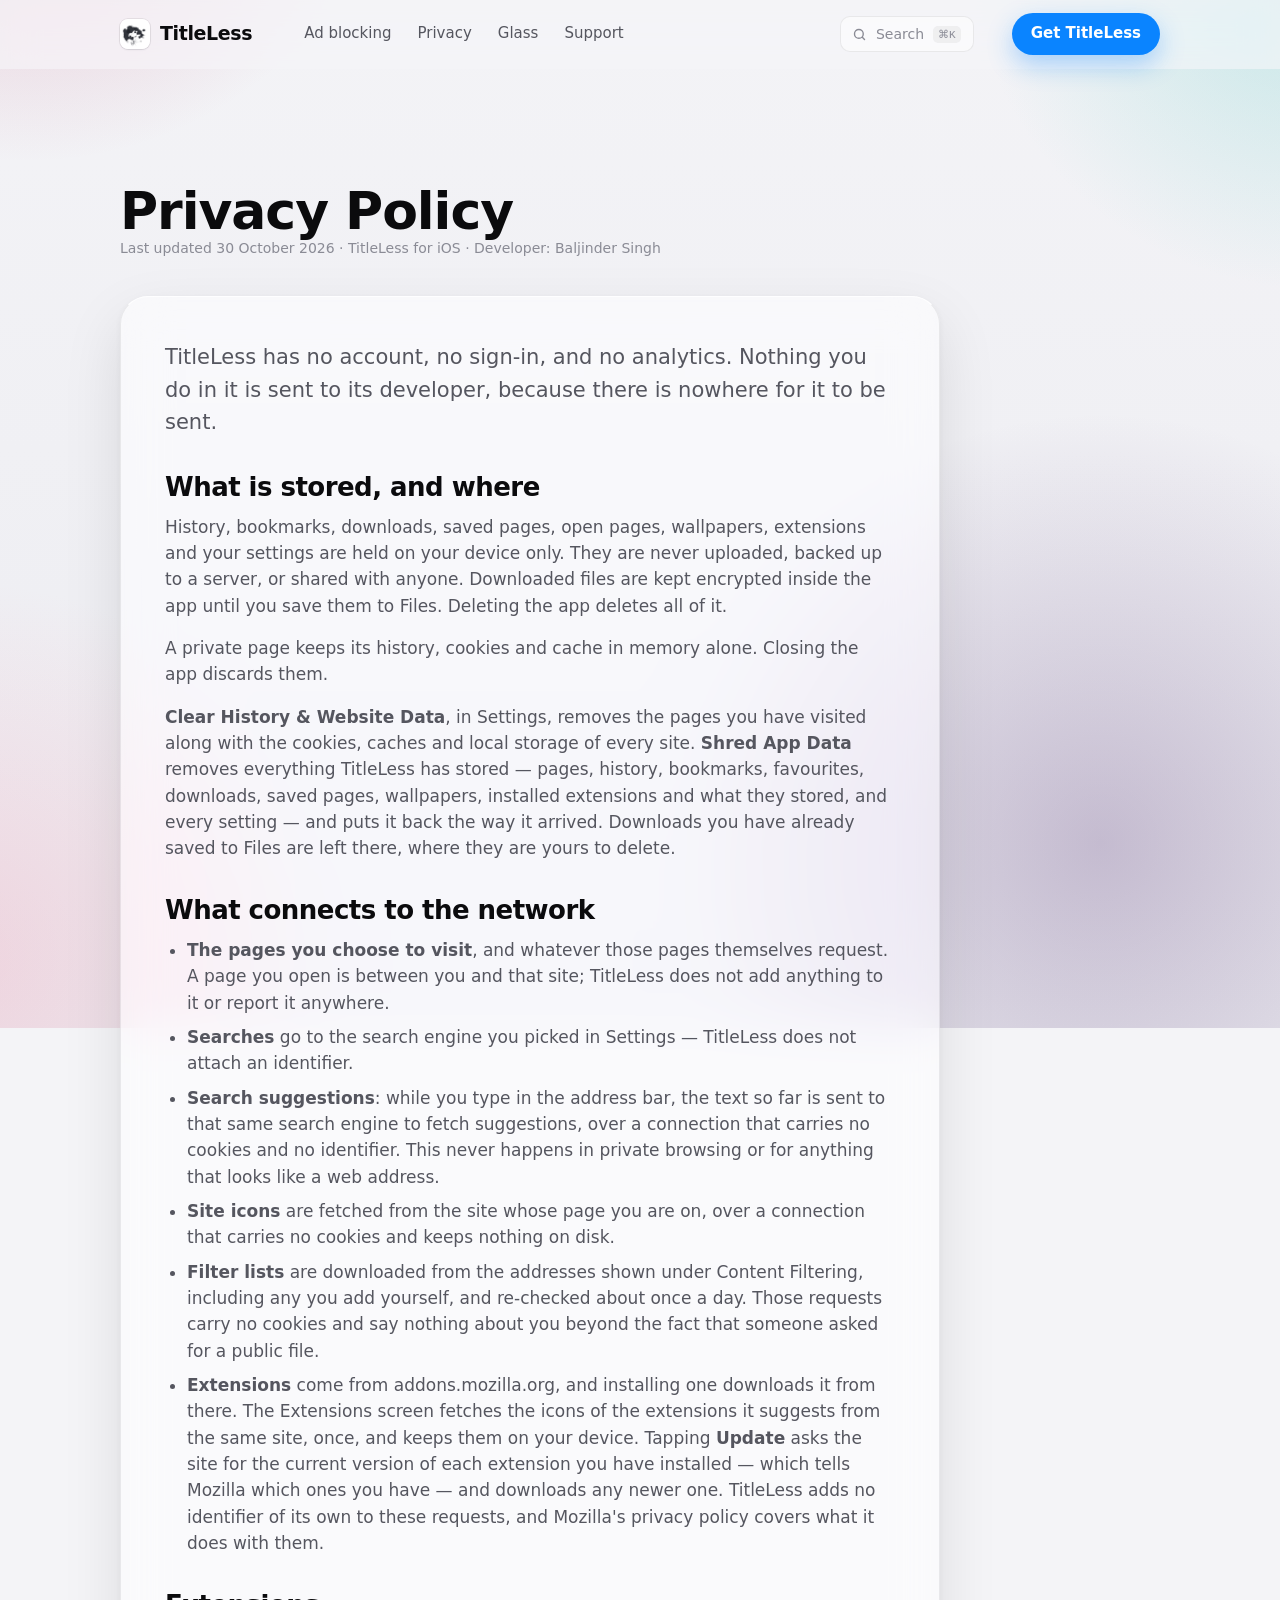
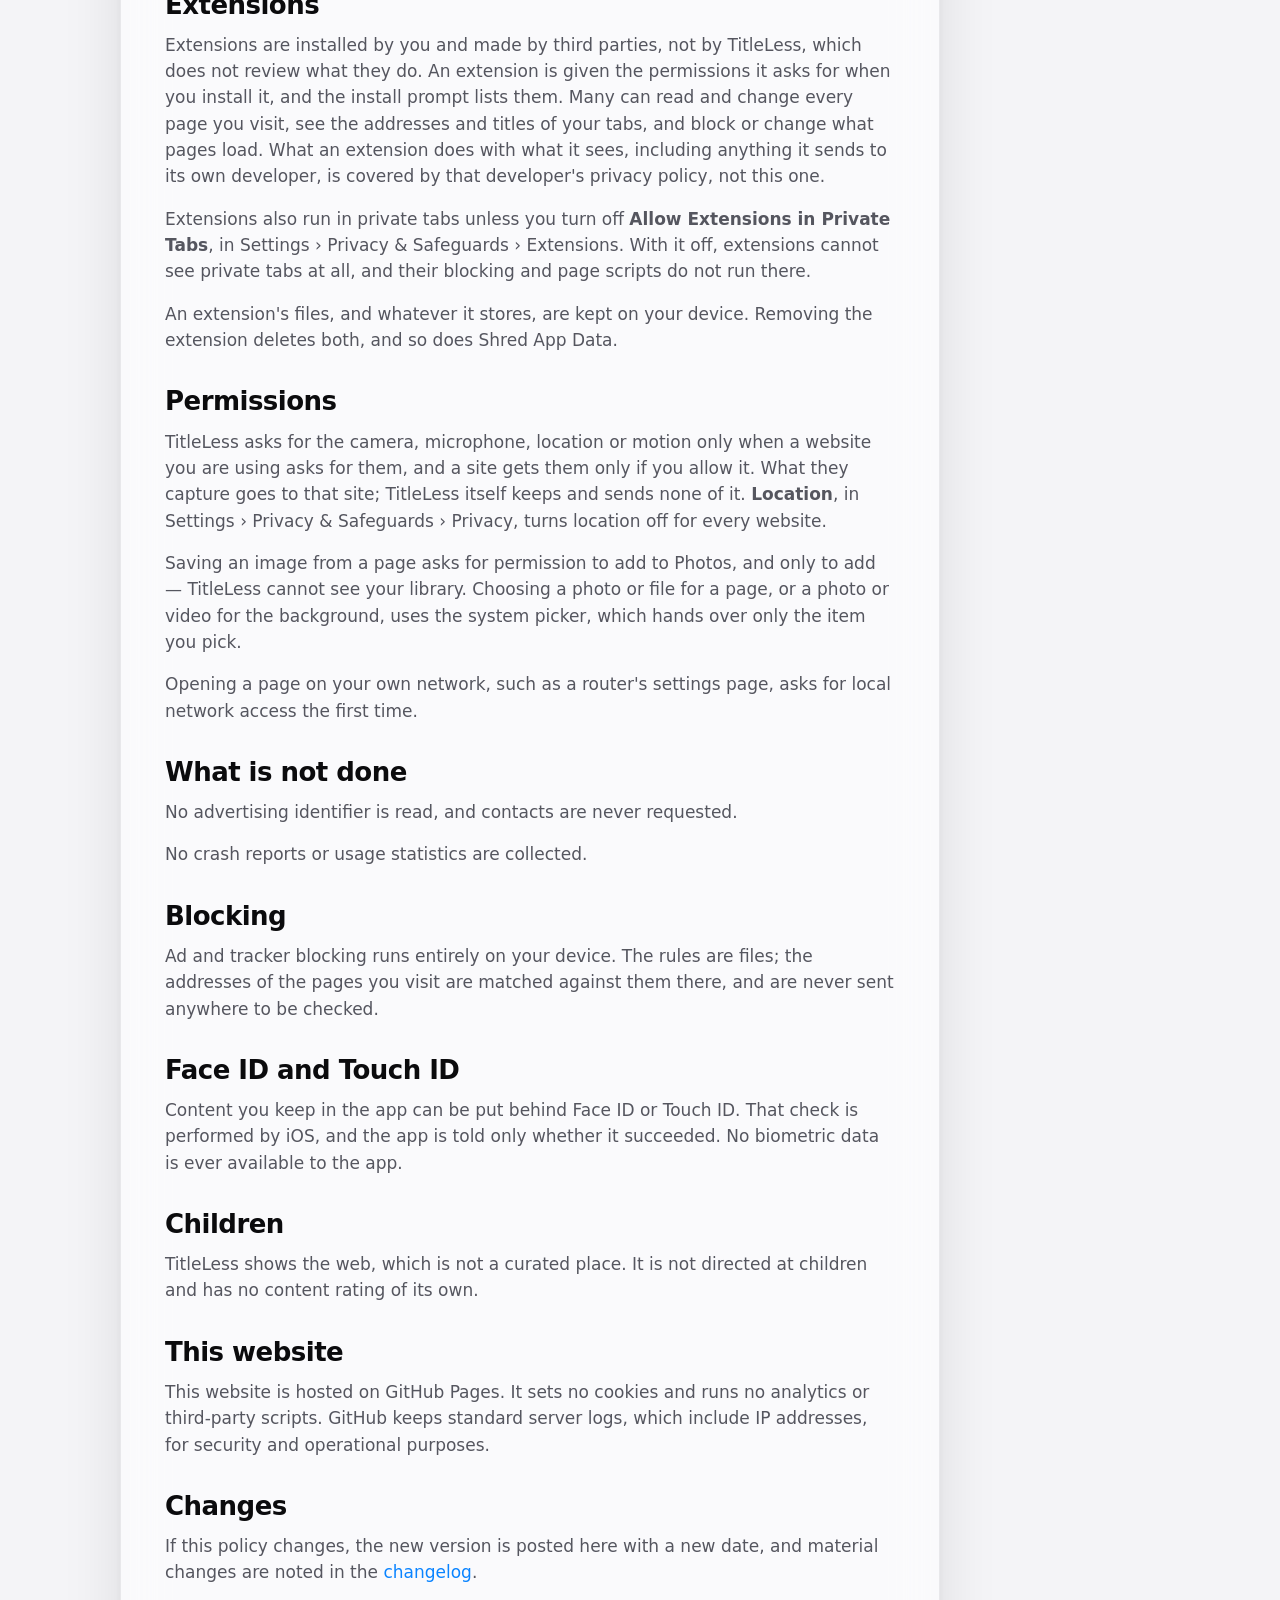
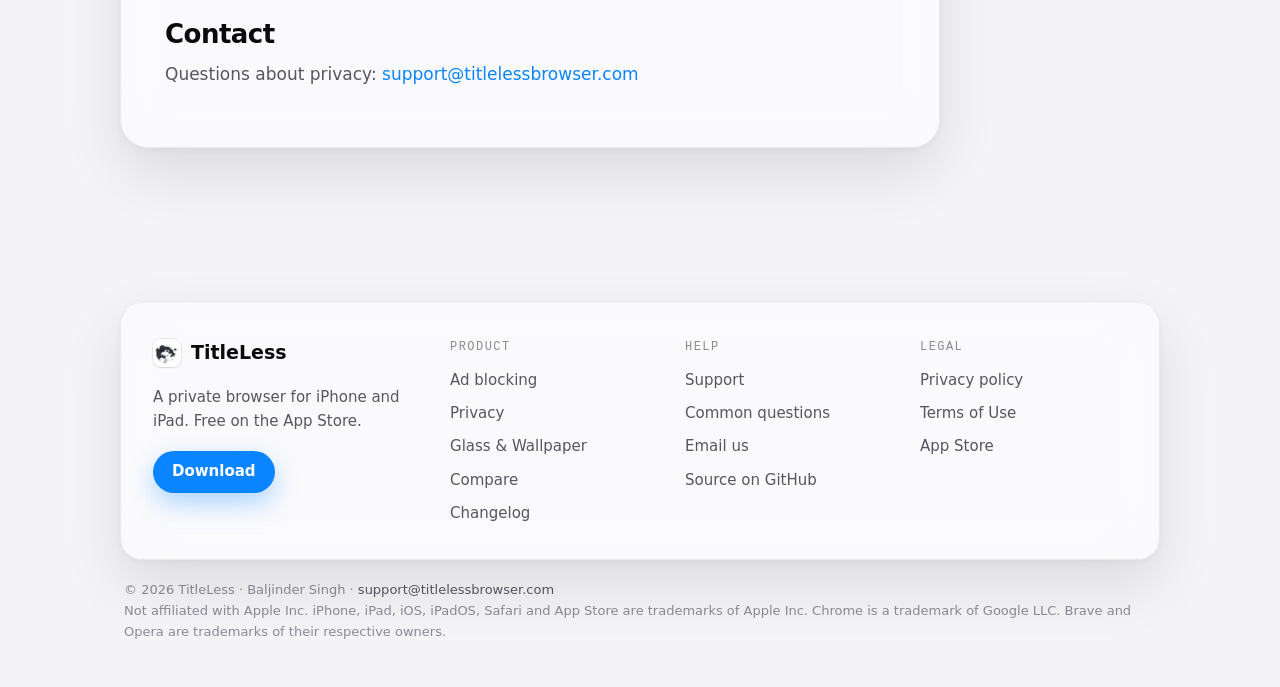
==== privacy/index.html @ 801236ca "The titlelessbrowser.com site, published by GitHub Pages Moved here from the IONOS webspace, whose l" ====
<!doctype html>
<html lang="en">
<head>
<meta charset="utf-8">
<meta name="viewport" content="width=device-width, initial-scale=1">
<title>Privacy Policy — TitleLess</title>
<meta name="description" content="TitleLess collects nothing. What the app stores, what it fetches, and what leaves your phone.">
<link rel="icon" type="image/png" sizes="64x64" href="/assets/favicon.png">
<link rel="apple-touch-icon" href="/assets/apple-touch-icon.png">
<link rel="stylesheet" href="/assets/site.css?v=d35aa165">
<link rel="canonical" href="https://titlelessbrowser.com/privacy/">
<meta property="og:type" content="website">
<meta property="og:site_name" content="TitleLess">
<meta property="og:url" content="https://titlelessbrowser.com/privacy/">
<meta property="og:title" content="Privacy Policy — TitleLess">
<meta property="og:description" content="TitleLess collects nothing. What stays on your phone, and what leaves it.">
<meta property="og:image" content="https://titlelessbrowser.com/assets/og.png">
<meta name="twitter:card" content="summary_large_image">
</head>
<body>

<header class="masthead" id="masthead">
  <div class="wrap masthead__inner">
    <a class="brand" href="/"><img src="/assets/icon.png" alt=""> TitleLess</a>
    <nav aria-label="Primary">
      <a href="/#blocking">Ad blocking</a>
      <a href="/#privacy">Privacy</a>
      <a href="/#glass">Glass</a>
      <a href="/support/">Support</a>
    </nav>
    <button class="search-btn" data-search-open aria-label="Search this site">
      <svg width="15" height="15" viewBox="0 0 24 24" fill="none" stroke="currentColor" stroke-width="2.2" stroke-linecap="round"><circle cx="11" cy="11" r="7"/><path d="M20 20l-3.5-3.5"/></svg>
      <span>Search</span><kbd>⌘K</kbd>
    </button>
    <a class="btn btn--primary btn--sm masthead__cta" href="https://apps.apple.com/us/app/titleless/id6802217433">Get TitleLess</a>
  </div>
</header>

<main class="wrap section">
  <div class="section__head">
    <h1 style="font-size: clamp(34px, 5vw, 52px);">Privacy Policy</h1>
    <p class="meta">Last updated 30 October 2026 · TitleLess for iOS · Developer: Baljinder Singh</p>
  </div>

  <article class="glass prose">
    <p class="lead">TitleLess has no account, no sign-in, and no analytics. Nothing you do in it
    is sent to its developer, because there is nowhere for it to be sent.</p>

    <h2>What is stored, and where</h2>
    <p>History, bookmarks, downloads, saved pages, open pages, wallpapers, extensions and your
    settings are held on your device only. They are never uploaded, backed up to a server, or
    shared with anyone. Downloaded files are kept encrypted inside the app until you save them
    to Files. Deleting the app deletes all of it.</p>
    <p>A private page keeps its history, cookies and cache in memory alone. Closing the app
    discards them.</p>
    <p><b>Clear History &amp; Website Data</b>, in Settings, removes the pages you have visited
    along with the cookies, caches and local storage of every site. <b>Shred App Data</b> removes
    everything TitleLess has stored — pages, history, bookmarks, favourites, downloads, saved
    pages, wallpapers, installed extensions and what they stored, and every setting — and puts
    it back the way it arrived. Downloads you have already saved to Files are left there, where
    they are yours to delete.</p>

    <h2>What connects to the network</h2>
    <ul>
      <li><b>The pages you choose to visit</b>, and whatever those pages themselves request. A
      page you open is between you and that site; TitleLess does not add anything to it or
      report it anywhere.</li>
      <li><b>Searches</b> go to the search engine you picked in Settings — TitleLess does not
      attach an identifier.</li>
      <li><b>Search suggestions</b>: while you type in the address bar, the text so far is sent to
      that same search engine to fetch suggestions, over a connection that carries no cookies and
      no identifier. This never happens in private browsing or for anything that looks like a web
      address.</li>
      <li><b>Site icons</b> are fetched from the site whose page you are on, over a connection
      that carries no cookies and keeps nothing on disk.</li>
      <li><b>Filter lists</b> are downloaded from the addresses shown under Content Filtering,
      including any you add yourself, and re-checked about once a day. Those requests carry no
      cookies and say nothing about you beyond the fact that someone asked for a public file.</li>
      <li><b>Extensions</b> come from addons.mozilla.org, and installing one downloads it from
      there. The Extensions screen fetches the icons of the extensions it suggests from the same
      site, once, and keeps them on your device. Tapping <b>Update</b> asks the site for the
      current version of each extension you have installed — which tells Mozilla which ones you
      have — and downloads any newer one. TitleLess adds no identifier of its own to these
      requests, and Mozilla's privacy policy covers what it does with them.</li>
    </ul>

    <h2>Extensions</h2>
    <p>Extensions are installed by you and made by third parties, not by TitleLess, which does
    not review what they do. An extension is given the permissions it asks for when you install
    it, and the install prompt lists them. Many can read and change every page you visit, see the
    addresses and titles of your tabs, and block or change what pages load. What an extension
    does with what it sees, including anything it sends to its own developer, is covered by that
    developer's privacy policy, not this one.</p>
    <p>Extensions also run in private tabs unless you turn off <b>Allow Extensions in Private
    Tabs</b>, in Settings › Privacy &amp; Safeguards › Extensions. With it off, extensions cannot
    see private tabs at all, and their blocking and page scripts do not run there.</p>
    <p>An extension's files, and whatever it stores, are kept on your device. Removing the
    extension deletes both, and so does Shred App Data.</p>

    <h2>Permissions</h2>
    <p>TitleLess asks for the camera, microphone, location or motion only when a website you are
    using asks for them, and a site gets them only if you allow it. What they capture goes to
    that site; TitleLess itself keeps and sends none of it. <b>Location</b>, in Settings ›
    Privacy &amp; Safeguards › Privacy, turns location off for every website.</p>
    <p>Saving an image from a page asks for permission to add to Photos, and only to add —
    TitleLess cannot see your library. Choosing a photo or file for a page, or a photo or video
    for the background, uses the system picker, which hands over only the item you pick.</p>
    <p>Opening a page on your own network, such as a router's settings page, asks for local
    network access the first time.</p>

    <h2>What is not done</h2>
    <p>No advertising identifier is read, and contacts are never requested.</p>
    <p>No crash reports or usage statistics are collected.</p>

    <h2>Blocking</h2>
    <p>Ad and tracker blocking runs entirely on your device. The rules are files; the addresses
    of the pages you visit are matched against them there, and are never sent anywhere to be
    checked.</p>

    <h2>Face ID and Touch ID</h2>
    <p>Content you keep in the app can be put behind Face ID or Touch ID. That check is performed
    by iOS, and the app is told only whether it succeeded. No biometric data is ever available to
    the app.</p>

    <h2>Children</h2>
    <p>TitleLess shows the web, which is not a curated place. It is not directed at children and
    has no content rating of its own.</p>

    <h2>This website</h2>
    <p>This website is hosted on GitHub Pages. It sets no cookies and runs no analytics or
    third-party scripts. GitHub keeps standard server logs, which include IP addresses, for
    security and operational purposes.</p>

    <h2>Changes</h2>
    <p>If this policy changes, the new version is posted here with a new date, and material
    changes are noted in the <a href="/changelog/">changelog</a>.</p>

    <h2>Contact</h2>
    <p>Questions about privacy: <a href="mailto:support@titlelessbrowser.com">support@titlelessbrowser.com</a></p>
  </article>
</main>

<div class="search" id="search" hidden role="dialog" aria-modal="true" aria-label="Search">
  <div class="search__panel">
    <div class="search__field">
      <svg width="18" height="18" viewBox="0 0 24 24" fill="none" stroke="currentColor" stroke-width="2.2" stroke-linecap="round"><circle cx="11" cy="11" r="7"/><path d="M20 20l-3.5-3.5"/></svg>
      <input class="search__input" type="search" placeholder="Search the site — downloads, privacy, glass…" aria-label="Search">
      <button class="search__close" data-search-close>ESC</button>
    </div>
    <div class="search__results" role="listbox"></div>
  </div>
</div>

<footer class="footer">
  <div class="wrap">
    <div class="footer__inner glass glass--panel">
      <div class="footer__brand">
        <a class="footer__mark" href="/"><img src="/assets/icon.png" alt=""> TitleLess</a>
        <p>A private browser for iPhone and iPad. Free on the App Store.</p>
        <a class="btn btn--primary btn--sm" href="https://apps.apple.com/us/app/titleless/id6802217433">Download</a>
      </div>

      <nav class="footer__col" aria-label="Product">
        <span class="label">Product</span>
        <a href="/#blocking">Ad blocking</a>
        <a href="/#privacy">Privacy</a>
        <a href="/#glass">Glass &amp; Wallpaper</a>
        <a href="/#compare">Compare</a>
        <a href="/changelog/">Changelog</a>
      </nav>

      <nav class="footer__col" aria-label="Help">
        <span class="label">Help</span>
        <a href="/support/">Support</a>
        <a href="/support/#questions">Common questions</a>
        <a href="mailto:support@titlelessbrowser.com">Email us</a>
        <a href="https://github.com/supporttitleless-dev/Titleless">Source on GitHub</a>
      </nav>

      <nav class="footer__col" aria-label="Legal">
        <span class="label">Legal</span>
        <a href="/privacy/">Privacy policy</a>
        <a href="/terms/">Terms of Use</a>
        <a href="https://apps.apple.com/us/app/titleless/id6802217433">App Store</a>
      </nav>
    </div>

    <p class="footer__legal">© <span id="year">2026</span> TitleLess · Baljinder Singh ·
    <a href="mailto:support@titlelessbrowser.com">support@titlelessbrowser.com</a><br>
    Not affiliated with Apple Inc. iPhone, iPad, iOS, iPadOS, Safari and App Store are trademarks
    of Apple Inc. Chrome is a trademark of Google LLC. Brave and Opera are trademarks of their
    respective owners.</p>
  </div>
</footer>

<script>document.getElementById('year').textContent = new Date().getFullYear();</script>
</body>
</html>
---- assets/site.css ----
/* TitleLess — web design language.
   The app's glass, ported to a white page. Tokens mirror the app's real
   values: radius 28/22/14, capsule = height/2, gradient alpha 0.55, the
   Wallpaper.swift preset ramps, the iOS accent blue and green. */

/* ---------------------------------------------------------------- tokens */
:root {
  color-scheme: light;

  /* Ground. White-based: a near-white paper, never pure #FFF, so white glass
     still reads as a separate object on top of it. */
  --ground:        #F4F4F7;
  --ground-2:      #ECECF1;

  /* Ink */
  --ink:           #0B0B0D;   /* Wallpaper "Ink" stop 1 — body + headings */
  --ink-2:         #55565F;   /* secondary label */
  --ink-3:         #8A8B95;   /* tertiary label */

  /* Accents, straight off the app */
  --accent:        #0A84FF;   /* iOS system blue — links, values */
  --accent-press:  #0069D9;
  --on:            #30D158;   /* iOS system green — a toggle that is on */

  /* App gradient presets, used as pale blooms behind the glass */
  --dusk-1: #1B2A4A; --dusk-2: #5B3A78; --dusk-3: #C2557A;
  --tide-1: #08243B; --tide-2: #1B6E8C; --tide-3: #7FD4D0;
  --bloom-3: #F2A0B6;

  /* Glass */
  --glass:         rgba(255, 255, 255, 0.55);
  --glass-strong:  rgba(255, 255, 255, 0.72);
  --glass-well:    rgba(255, 255, 255, 0.40);  /* a group inside a card */
  --glass-blur:    saturate(180%) blur(24px);
  --rim:           rgba(255, 255, 255, 0.85);  /* lit top edge */
  --hairline:      rgba(11, 11, 13, 0.07);
  --shadow:        0 24px 60px rgba(11, 11, 13, 0.10),
                   0 2px 8px rgba(11, 11, 13, 0.05);
  --shadow-lift:   0 34px 80px rgba(11, 11, 13, 0.16),
                   0 3px 10px rgba(11, 11, 13, 0.07);

  /* Geometry — the app's own radii */
  --r-card:   28px;
  --r-panel:  22px;
  --r-row:    14px;
  --r-capsule: 999px;

  /* Rhythm */
  --gutter: 20px;
  --max:    1080px;
  --section: clamp(64px, 9vw, 128px);

  /* Type */
  --font-round: ui-rounded, "SF Pro Rounded", "SF Pro Display", -apple-system,
                BlinkMacSystemFont, "Segoe UI", system-ui, sans-serif;
  --font-text:  -apple-system, BlinkMacSystemFont, "SF Pro Text", "Segoe UI",
                system-ui, Roboto, Helvetica, Arial, sans-serif;
  --font-mono:  ui-monospace, SFMono-Regular, Menlo, monospace;
}

/* White-based by decision: the site does not follow the system's dark mode.
   The app is where light and dark live; the site is one white room. */

/* --------------------------------------------------------------- reset-ish */
* { box-sizing: border-box; }

body {
  margin: 0;
  background: var(--ground);
  color: var(--ink);
  font-family: var(--font-text);
  font-size: 17px;
  line-height: 1.55;
  -webkit-font-smoothing: antialiased;
  overflow-x: hidden;
}

/* The wallpaper: soft blooms of the app's gradients under everything, so the
   glass has something to refract. Fixed, never scrolls, never interactive. */
body::before {
  content: "";
  position: fixed;
  inset: -10vmax;
  z-index: -1;
  pointer-events: none;
  background:
    radial-gradient(44vmax 44vmax at 10% -8%,  color-mix(in oklab, var(--dusk-3) 38%, transparent), transparent 68%),
    radial-gradient(40vmax 40vmax at 94% 6%,   color-mix(in oklab, var(--tide-3) 44%, transparent), transparent 68%),
    radial-gradient(48vmax 48vmax at 80% 84%,  color-mix(in oklab, var(--dusk-2) 28%, transparent), transparent 70%),
    radial-gradient(42vmax 42vmax at 6% 94%,   color-mix(in oklab, var(--bloom-3) 32%, transparent), transparent 70%),
    linear-gradient(180deg, var(--ground), var(--ground-2));
}

img { max-width: 100%; display: block; }

a { color: var(--accent); text-decoration: none; }
a:hover { text-decoration: underline; }

h1, h2, h3, .rounded { font-family: var(--font-round); letter-spacing: -0.02em; }

h1 { font-size: clamp(40px, 6.4vw, 68px); line-height: 1.04; font-weight: 800; margin: 0; }
h2 { font-size: clamp(28px, 3.6vw, 40px); line-height: 1.12; font-weight: 800; margin: 0 0 12px; }
h3 { font-size: 21px; line-height: 1.25; font-weight: 700; margin: 0 0 6px; }

p  { margin: 0 0 16px; color: var(--ink-2); }
p.lead { font-size: clamp(18px, 2.1vw, 21px); color: var(--ink-2); max-width: 56ch; }

.wrap { width: 100%; max-width: var(--max); margin-inline: auto; padding-inline: var(--gutter); }

/* ------------------------------------------------------------------ glass */
/* One surface, three weights. Nothing else in the site draws its own box. */
.glass {
  background: var(--glass);
  -webkit-backdrop-filter: var(--glass-blur);
  backdrop-filter: var(--glass-blur);
  border: 1px solid var(--hairline);
  border-top-color: var(--rim);
  border-radius: var(--r-card);
  box-shadow: var(--shadow);
}
.glass--panel  { border-radius: var(--r-panel); }
.glass--strong { background: var(--glass-strong); }
.glass--well {
  background: var(--glass-well);
  border-radius: var(--r-panel);
  border: 1px solid var(--hairline);
  box-shadow: none;
  -webkit-backdrop-filter: none;
  backdrop-filter: none;
}

@supports not ((backdrop-filter: blur(1px)) or (-webkit-backdrop-filter: blur(1px))) {
  .glass { background: color-mix(in oklab, var(--ground) 82%, white); }
}

/* =============================================================== masthead */
/* A plain bar, not a floating pill: the mark stands on its own at the left,
   the links sit in the middle, and the one action is at the right — which is
   where every browser's site puts it, because that is where people look. */
.masthead {
  position: sticky; top: 0; z-index: 60;
  background: color-mix(in oklab, var(--ground) 72%, transparent);
  -webkit-backdrop-filter: saturate(180%) blur(18px);
          backdrop-filter: saturate(180%) blur(18px);
  border-bottom: 1px solid transparent;
  transition: border-color .2s ease, background .2s ease;
}
/* The rule only appears once the page has moved, so the top of the page is
   one uninterrupted surface. */
.masthead.is-stuck {
  border-bottom-color: var(--hairline);
  background: color-mix(in oklab, var(--ground) 88%, transparent);
}
.masthead__inner {
  display: flex; align-items: center; gap: 28px;
  height: 68px;
}
.brand {
  display: inline-flex; align-items: center; gap: 10px;
  font-family: var(--font-round); font-weight: 800; font-size: 19px;
  letter-spacing: -0.02em; color: var(--ink);
}
.brand:hover { text-decoration: none; }
.brand img {
  width: 30px; height: 30px; border-radius: 8px;
  box-shadow: 0 0 0 1px var(--hairline), 0 1px 2px rgba(11, 13, 20, .08);
}
.masthead nav { display: flex; gap: 2px; margin-left: 12px; }
.masthead nav a {
  color: var(--ink-2); font-size: 15px; font-weight: 500;
  padding: 8px 12px; border-radius: 10px;
}
.masthead nav a:hover { color: var(--ink); background: rgba(11, 13, 20, .04); text-decoration: none; }
.masthead nav a[aria-current="page"] { color: var(--ink); font-weight: 600; }
.masthead__cta { margin-left: auto; }
@media (max-width: 760px) {
  .masthead__inner { height: 60px; gap: 10px; }
  .masthead nav { display: none; }
}

/* =================================================================== hero */
.hero { padding-block: clamp(56px, 8vw, 104px) clamp(40px, 6vw, 72px); }
.hero__claim { max-width: 21ch; }
.hero h1 { font-size: clamp(42px, 6vw, 72px); letter-spacing: -0.035em; }
.hero__sub {
  font-size: clamp(18px, 2vw, 22px); line-height: 1.5;
  color: var(--ink-2); max-width: 54ch; margin: 22px 0 0;
}
.hero__cta { display: flex; flex-wrap: wrap; gap: 12px; margin-top: 32px; }
/* The row of plain facts under the buttons — the closest thing an app with no
   ratings yet has to a trust signal, and all of it verifiable. */
.hero__facts {
  display: flex; flex-wrap: wrap; gap: 8px 22px;
  margin: 26px 0 0; padding: 0; list-style: none;
}
.hero__facts li {
  display: flex; align-items: center; gap: 8px;
  font-size: 14px; color: var(--ink-2);
}
.hero__facts li::before {
  content: ""; width: 5px; height: 5px; border-radius: 50%;
  background: var(--on); flex: none;
}
.hero__grid {
  display: grid; align-items: center;
  grid-template-columns: minmax(0, 1.08fr) minmax(0, .92fr);
  gap: clamp(28px, 5vw, 60px);
}
@media (max-width: 900px) {
  .hero__grid { grid-template-columns: 1fr; }
  .hero__art { order: 2; justify-self: center; }
  .hero__claim { max-width: none; }
}

/* ============================================================ value props */
/* Three claims, stated once, with no picture. What the page is actually
   about, above anything that needs a screenshot to explain. */
.props {
  display: grid; gap: 18px;
  grid-template-columns: repeat(3, minmax(0, 1fr));
}
.prop { padding: 28px 26px; }
.prop .ic {
  width: 40px; height: 40px; border-radius: 12px;
  display: grid; place-items: center; margin-bottom: 16px;
  background: rgba(10, 132, 255, .10); color: var(--accent);
}
.prop h3 { font-size: 20px; }
.prop p { margin: 0; font-size: 15.5px; }
@media (max-width: 880px) { .props { grid-template-columns: 1fr; } }

/* ============================================================ feature row */
/* One idea, one picture, alternating sides. Three of these carry the whole
   product — not a gallery of everything the app can draw. */
.feature {
  display: grid; align-items: center;
  grid-template-columns: minmax(0, 1fr) minmax(0, 1fr);
  gap: clamp(28px, 5vw, 72px);
  padding-block: clamp(48px, 7vw, 88px);
}
.feature + .feature { border-top: 1px solid var(--hairline); }
.feature__text .label { display: block; margin-bottom: 14px; }
.feature__text h2 { font-size: clamp(26px, 3.2vw, 36px); }
.feature__text p { font-size: 17px; max-width: 46ch; }
.feature__list { margin: 20px 0 0; padding: 0; list-style: none; }
.feature__list li {
  display: flex; gap: 12px; align-items: flex-start;
  padding: 11px 0; border-bottom: 1px solid var(--hairline);
  font-size: 15.5px; color: var(--ink-2);
}
.feature__list li:last-child { border-bottom: 0; }
.feature__list b { color: var(--ink); font-weight: 600; }
.feature--flip .feature__art { order: -1; }
@media (max-width: 880px) {
  .feature { grid-template-columns: 1fr; }
  .feature--flip .feature__art { order: 0; }
  .feature__art { justify-self: center; }
}

/* ============================================================== compare */
.compare-wrap { overflow-x: auto; }
.compare {
  width: 100%; border-collapse: collapse;
  font-size: 15.5px; min-width: 520px;
}
.compare th, .compare td { padding: 15px 16px; text-align: left; }
.compare thead th {
  font-family: var(--font-mono); font-size: 12px; letter-spacing: .1em;
  text-transform: uppercase; color: var(--ink-3); font-weight: 500;
  border-bottom: 1px solid var(--hairline);
}
.compare tbody tr { border-bottom: 1px solid var(--hairline); }
.compare tbody tr:last-child { border-bottom: 0; }
.compare td:first-child { color: var(--ink); font-weight: 500; }
.compare td { color: var(--ink-2); }
.compare .yes, .compare .no, .compare .mid { text-align: center; }
.compare .yes { color: var(--on); font-weight: 600; }
.compare .mid { color: var(--ink-2); }
.compare .no  { color: var(--ink-3); }
.compare thead th:not(:first-child) { text-align: center; }
.compare td:first-child, .compare th:first-child { min-width: 240px; }
.compare__own { background: rgba(10, 132, 255, .05); }
.compare thead th:nth-child(2) { color: var(--accent); }

/* ---------------------------------------------------------------- buttons */
.btn {
  display: inline-flex; align-items: center; justify-content: center; gap: 8px;
  height: 52px; padding: 0 26px;
  border-radius: var(--r-capsule);
  font-family: var(--font-round); font-weight: 700; font-size: 17px;
  border: 1px solid transparent; cursor: pointer;
  transition: transform .16s ease, box-shadow .16s ease, background .16s ease;
}
.btn:hover { text-decoration: none; transform: translateY(-1px); }
.btn:active { transform: translateY(0) scale(0.985); }
.btn--primary { background: var(--accent); color: #fff; box-shadow: 0 10px 26px rgba(10, 132, 255, 0.32); }
.btn--primary:hover { background: var(--accent-press); }
.btn--ghost {
  background: var(--glass-strong); color: var(--ink);
  border-color: var(--hairline); border-top-color: var(--rim);
  -webkit-backdrop-filter: var(--glass-blur); backdrop-filter: var(--glass-blur);
}
.btn--sm { height: 42px; padding: 0 18px; font-size: 15px; }

/* ------------------------------------------------------------------ phone */
.phone {
  position: relative;
  width: min(300px, 78%);
  margin-inline: auto;
  /* The screenshot is 1206x2622, and the bezel adds 9px of padding on every
     side — so the *border box* has to be that much wider and taller, or the
     inner area is the wrong shape and object-fit: cover crops the sides off.
     1206+18 x 2622+18. */
  aspect-ratio: 1224 / 2640;
  border-radius: 46px;
  padding: 9px;
  background: linear-gradient(160deg, rgba(255,255,255,.9), rgba(255,255,255,.35));
  border: 1px solid var(--hairline);
  box-shadow: var(--shadow-lift);
}
.phone img { width: 100%; height: 100%; object-fit: cover; border-radius: 38px; }
.phone--tilt { transform: rotate(-2.5deg); }

/* --------------------------------------------------------------- sections */
.section { padding-block: var(--section); }
.section__head { max-width: 62ch; margin-bottom: 36px; }

.cards { display: grid; gap: 18px; grid-template-columns: repeat(3, minmax(0, 1fr)); }
.cards--2 { grid-template-columns: repeat(2, minmax(0, 1fr)); }
.card { padding: 26px; }
.card .ic {
  width: 44px; height: 44px; border-radius: var(--r-row);
  display: grid; place-items: center; margin-bottom: 16px;
  background: var(--glass-well); border: 1px solid var(--hairline);
  color: var(--accent);
}
.card p:last-child { margin-bottom: 0; }
@media (max-width: 880px) { .cards, .cards--2 { grid-template-columns: 1fr; } }

/* A settings-style list, straight from the app: a well, rows, a divider. */
.rows { padding: 8px 18px; }
.row {
  display: flex; align-items: center; gap: 16px;
  padding: 15px 0; border-bottom: 1px solid var(--hairline);
}
.row:last-child { border-bottom: 0; }
.row__title { font-weight: 500; }
.row__value { margin-left: auto; color: var(--accent); font-weight: 500; }
.row__hint { display: block; font-size: 14px; color: var(--ink-3); font-weight: 400; }
.toggle {
  margin-left: auto; width: 51px; height: 31px; border-radius: var(--r-capsule);
  background: rgba(120, 120, 128, 0.32); position: relative; flex: none;
}
.toggle.is-on { background: var(--on); }
.toggle::after {
  content: ""; position: absolute; top: 2px; left: 2px;
  width: 27px; height: 27px; border-radius: 50%; background: #fff;
  box-shadow: 0 2px 6px rgba(0,0,0,.2); transition: transform .2s ease;
}
.toggle.is-on::after { transform: translateX(20px); }

/* Screenshot gallery */
.strip { display: grid; gap: 30px 18px; grid-template-columns: repeat(3, minmax(0, 1fr)); align-items: start; }
.strip .phone { width: 100%; }
.shot { margin: 0; }
.shot figcaption {
  margin-top: 14px; text-align: center;
  font-size: 15px; font-weight: 500; color: var(--ink-2);
}
@media (max-width: 880px) {
  .strip { grid-template-columns: repeat(2, minmax(0, 1fr)); gap: 24px 12px; }
  .shot figcaption { font-size: 14px; }
}
@media (max-width: 520px) { .strip { grid-template-columns: 1fr; } .strip .phone { width: min(280px, 72%); } }

/* Prose pages — privacy, support, changelog */
.prose { padding: clamp(28px, 4vw, 44px); max-width: 820px; }
.prose p, .prose ul { max-width: 68ch; }
.prose h2 { margin-top: 34px; font-size: 26px; }
.prose h2:first-child { margin-top: 0; }
.prose h3 { margin-top: 24px; }
.prose ul { margin: 0 0 16px; padding-left: 22px; color: var(--ink-2); }
.prose li { margin-bottom: 8px; }
.prose code { font-family: var(--font-mono); font-size: 14px; background: var(--glass-well); padding: 2px 6px; border-radius: 6px; }
.meta { font-size: 14px; color: var(--ink-3); }

/* Changelog */
.release { padding: 24px 26px; margin-bottom: 18px; }
.release__head { display: flex; align-items: baseline; gap: 12px; flex-wrap: wrap; margin-bottom: 10px; }
.tag {
  display: inline-flex; align-items: center; height: 26px; padding: 0 12px;
  border-radius: var(--r-capsule); background: var(--glass-well);
  border: 1px solid var(--hairline);
  font-family: var(--font-mono); font-size: 13px; color: var(--ink-2);
}

/* The closing card */
/* The last thing on the page, so it carries the icon, the one action, and the
   three facts somebody hesitating would want — not a repeat of the hero. */
.closer {
  padding: clamp(36px, 5vw, 60px) clamp(24px, 4vw, 48px);
  text-align: center;
}
.closer__icon {
  width: 76px; height: 76px; border-radius: 18px; margin: 0 auto 18px;
  box-shadow: 0 0 0 1px var(--hairline), 0 12px 30px rgba(11, 13, 20, .12);
}
.closer .label { display: block; margin-bottom: 12px; }
.closer .lead { margin-inline: auto; }
.closer__cta {
  display: flex; flex-wrap: wrap; gap: 12px; justify-content: center;
  margin-top: 26px;
}
.closer__points {
  display: flex; flex-wrap: wrap; justify-content: center; gap: 10px 26px;
  list-style: none; margin: 28px 0 0; padding: 0;
  font-size: 15px; color: var(--ink-2);
}
/* A tick before each, drawn rather than an image or an emoji. */
.closer__points li { display: flex; align-items: center; gap: 8px; }
.closer__points li::before {
  content: ""; flex: none;
  width: 16px; height: 16px; border-radius: 50%;
  background: color-mix(in oklab, var(--on) 22%, transparent);
  box-shadow: inset 0 0 0 1px color-mix(in oklab, var(--on) 45%, transparent);
}
@media (max-width: 620px) {
  .closer__points { flex-direction: column; align-items: flex-start; text-align: left; }
}

/* Footer */
/* Three columns on a wide screen, stacked on a phone. The brand block says
   what this is and offers the one action; the two navs are everything else,
   grouped rather than strung along a single line. */
.footer { padding-block: 40px 44px; }
.footer__inner {
  display: grid;
  grid-template-columns: minmax(0, 1.3fr) repeat(3, minmax(0, 1fr));
  gap: 34px 28px;
  padding: 34px 32px;
}
.footer__brand p { font-size: 15px; margin: 12px 0 18px; max-width: 32ch; }
.footer__mark {
  display: inline-flex; align-items: center; gap: 10px;
  font-family: var(--font-round); font-weight: 800; font-size: 19px; color: var(--ink);
}
.footer__mark:hover { text-decoration: none; }
.footer__mark img {
  width: 28px; height: 28px; border-radius: 8px;
  box-shadow: 0 0 0 1px var(--hairline), 0 1px 2px rgba(11, 11, 13, .08);
}

.footer__col { display: flex; flex-direction: column; gap: 10px; }
.footer__col .label { margin-bottom: 2px; }
.footer__col a { color: var(--ink-2); font-size: 15px; width: fit-content; }
.footer__col a:hover { color: var(--ink); text-decoration: none; }

.footer__legal a { color: var(--ink-2); }
.footer__legal {
  margin: 20px 4px 0;
  font-size: 13px; line-height: 1.6; color: var(--ink-3);
}

@media (max-width: 900px) {
  .footer__inner { grid-template-columns: 1fr 1fr; padding: 28px 24px; gap: 28px 20px; }
  .footer__brand { grid-column: 1 / -1; }
}
@media (max-width: 460px) {
  .footer__inner { grid-template-columns: 1fr; }
}

/* Motion */
@media (prefers-reduced-motion: reduce) {
  * { animation: none !important; transition: none !important; }
  .phone--tilt { transform: none; }
}

/* ============================================================== motion */
/* One idea: things arrive by fading up a little as they come into view.
   Only opacity and transform, so the compositor does all of it and the main
   thread stays free for scrolling. */
.reveal {
  opacity: 0;
  transform: translateY(18px);
  transition: opacity .6s cubic-bezier(.22,.61,.36,1),
              transform .6s cubic-bezier(.22,.61,.36,1);
  will-change: opacity, transform;
}
.reveal.is-in { opacity: 1; transform: none; }
/* A row of cards arrives one after another rather than as a block. */
.reveal[data-delay="1"] { transition-delay: .08s; }
.reveal[data-delay="2"] { transition-delay: .16s; }
.reveal[data-delay="3"] { transition-delay: .24s; }
.reveal[data-delay="4"] { transition-delay: .32s; }
.reveal[data-delay="5"] { transition-delay: .40s; }

/* The chips beside the hero phone breathe, so the shot doesn't read as a
   still life. Two different durations, or they move as one object. */
@keyframes float-a { from { transform: translateY(0); } to { transform: translateY(-9px); } }
@keyframes float-b { from { transform: translateY(0); } to { transform: translateY(-6px); } }
.chip--a { animation: float-a 4.5s ease-in-out infinite alternate; }
.chip--b { animation: float-b 6s ease-in-out infinite alternate; }

/* ============================================================ mono label */
/* The second voice on the page: small, tracked out, upper case. Labels and
   eyebrows only — never a sentence you actually read. */
.label {
  font-family: var(--font-mono);
  font-size: 12px;
  font-weight: 500;
  letter-spacing: .12em;
  text-transform: uppercase;
  color: var(--ink-3);
}
.section__head .label { display: block; margin-bottom: 14px; }
.eyebrow { font-family: var(--font-mono); font-size: 12px; letter-spacing: .1em; text-transform: uppercase; }
.card .label { display: block; margin-bottom: 10px; }
.shot figcaption { font-family: var(--font-mono); font-size: 12px; letter-spacing: .08em;
                   text-transform: uppercase; color: var(--ink-3); }

@media (prefers-reduced-motion: reduce) {
  * { animation: none !important; transition: none !important; }
  .phone--tilt { transform: none; }
}

/* ============================================================== motion */
/* One idea: things arrive by fading up a little as they come into view.
   Only opacity and transform, so the compositor does all of it and the main
   thread stays free for scrolling. */
.reveal {
  opacity: 0;
  transform: translateY(18px);
  transition: opacity .6s cubic-bezier(.22,.61,.36,1),
              transform .6s cubic-bezier(.22,.61,.36,1);
  will-change: opacity, transform;
}
.reveal.is-in { opacity: 1; transform: none; }
/* A row of cards arrives one after another rather than as a block. */
.reveal[data-delay="1"] { transition-delay: .08s; }
.reveal[data-delay="2"] { transition-delay: .16s; }
.reveal[data-delay="3"] { transition-delay: .24s; }
.reveal[data-delay="4"] { transition-delay: .32s; }
.reveal[data-delay="5"] { transition-delay: .40s; }

/* The chips beside the hero phone breathe, so the shot doesn't read as a
   still life. Two different durations, or they move as one object. */
@keyframes float-a { from { transform: translateY(0); } to { transform: translateY(-9px); } }
@keyframes float-b { from { transform: translateY(0); } to { transform: translateY(-6px); } }
.chip--a { animation: float-a 4.5s ease-in-out infinite alternate; }
.chip--b { animation: float-b 6s ease-in-out infinite alternate; }

/* ============================================================ mono label */
/* The second voice on the page: small, tracked out, upper case. Labels and
   eyebrows only — never a sentence you actually read. */
.label {
  font-family: var(--font-mono);
  font-size: 12px;
  font-weight: 500;
  letter-spacing: .12em;
  text-transform: uppercase;
  color: var(--ink-3);
}
.section__head .label { display: block; margin-bottom: 14px; }
.eyebrow { font-family: var(--font-mono); font-size: 12px; letter-spacing: .1em; text-transform: uppercase; }
.card .label { display: block; margin-bottom: 10px; }
.shot figcaption { font-family: var(--font-mono); font-size: 12px; letter-spacing: .08em;
                   text-transform: uppercase; color: var(--ink-3); }

/* ============================================================== carousel */
.carousel { position: relative; }
.carousel__track {
  --card: clamp(210px, 24vw, 264px);
  display: flex;
  gap: 20px;
  overflow-x: auto;
  scroll-snap-type: x mandatory;
  scroll-behavior: smooth;
  padding: 4px 4px 8px;
  margin-inline: -4px;
  /* The browser's own momentum, and no scrollbar drawn over the cards. */
  -webkit-overflow-scrolling: touch;
  scrollbar-width: none;
  /* No hard edge where the strip ends: the cards dissolve into the page on
     both sides, so the row reads as part of the page rather than as a window
     cut into it. The mask is on the scroller itself, so the arrows and dots —
     its siblings — stay solid. */
  /* Fixed pixels, not a percentage: a percentage feather grows with the
     viewport and starts eating the card. 28px is enough to kill the cut edge
     and little enough that a card at rest is untouched. */
  -webkit-mask-image: linear-gradient(90deg, transparent 0, #000 28px,
                                      #000 calc(100% - 28px), transparent 100%);
          mask-image: linear-gradient(90deg, transparent 0, #000 28px,
                                      #000 calc(100% - 28px), transparent 100%);
}
@media (max-width: 720px) {
  .carousel__track {
    /* One card at a time, with the next one showing at the edge so it is
       obvious the strip moves. The side padding is what lets the first and
       last card reach the middle of the screen — without it they stop against
       the edge and never centre. */
    --card: 74vw;
    gap: 14px;
    padding-inline: calc((100% - var(--card)) / 2);
    -webkit-mask-image: linear-gradient(90deg, transparent 0, #000 16px,
                                        #000 calc(100% - 16px), transparent 100%);
            mask-image: linear-gradient(90deg, transparent 0, #000 16px,
                                        #000 calc(100% - 16px), transparent 100%);
  }
}
.carousel__track::-webkit-scrollbar { display: none; }
.carousel__track.is-dragging { scroll-behavior: auto; cursor: grabbing; }
.carousel__track.is-dragging * { pointer-events: none; }

.carousel .shot {
  flex: 0 0 var(--card);
  scroll-snap-align: center;
  margin: 0;
}
.carousel .phone { width: 100%; }

.carousel__arrow {
  position: absolute; top: 44%; z-index: 3;
  width: 46px; height: 46px; border-radius: var(--r-capsule);
  display: grid; place-items: center;
  background: var(--glass-strong);
  -webkit-backdrop-filter: var(--glass-blur); backdrop-filter: var(--glass-blur);
  border: 1px solid var(--hairline); border-top-color: var(--rim);
  box-shadow: var(--shadow);
  color: var(--ink); cursor: pointer;
  transition: transform .16s ease, opacity .2s ease;
}
.carousel__arrow:hover { transform: scale(1.06); }
.carousel__arrow[disabled] { opacity: 0; pointer-events: none; }
.carousel__arrow--prev { left: -10px; }
.carousel__arrow--next { right: -10px; }
@media (max-width: 720px) { .carousel__arrow { display: none; } }

.carousel__dots { display: flex; justify-content: center; gap: 8px; margin-top: 22px; }
.carousel__dot {
  width: 7px; height: 7px; padding: 0; border: 0; border-radius: 50%;
  background: var(--ink-3); opacity: .28; cursor: pointer;
  transition: opacity .2s ease, transform .2s ease;
}
.carousel__dot.is-on { opacity: 1; transform: scale(1.35); background: var(--accent); }

@media (prefers-reduced-motion: reduce) {
  .reveal { opacity: 1; transform: none; transition: none; }
  .chip--a, .chip--b { animation: none; }
  .carousel__track { scroll-behavior: auto; }
}

/* ================================================================= support */
.support__top {
  display: grid; gap: 18px;
  grid-template-columns: repeat(2, minmax(0, 1fr));
  margin-bottom: 8px;
}
.support__top .card h3 { font-size: 19px; word-break: break-word; }
.support__checklist { margin: 14px 0 0; padding-left: 20px; color: var(--ink-2); }
.support__checklist li { margin-bottom: 7px; }
@media (max-width: 780px) { .support__top { grid-template-columns: 1fr; } }

/* The questions: closed until asked for, so the page is a list you scan
   rather than a wall you scroll. <details> does the work — it opens with no
   JavaScript, and it is findable by the browser's own in-page search. */
.faq { display: grid; gap: 34px; }
.faq__group .label { display: block; margin-bottom: 12px; }

.faq__item {
  background: var(--glass);
  -webkit-backdrop-filter: var(--glass-blur); backdrop-filter: var(--glass-blur);
  border: 1px solid var(--hairline);
  border-top-color: var(--rim);
  border-radius: var(--r-panel);
  box-shadow: var(--shadow);
  margin-bottom: 10px;
  overflow: hidden;
}
.faq__item summary {
  display: flex; align-items: center; gap: 14px;
  padding: 18px 22px;
  font-family: var(--font-round); font-weight: 700; font-size: 17px;
  cursor: pointer;
  list-style: none;
}
.faq__item summary::-webkit-details-marker { display: none; }
/* The chevron, drawn from a rotated corner rather than loaded as an icon. */
.faq__item summary::after {
  content: "";
  flex: none; margin-left: auto;
  width: 9px; height: 9px;
  border-right: 2px solid var(--ink-3);
  border-bottom: 2px solid var(--ink-3);
  transform: rotate(45deg) translate(-2px, -2px);
  transition: transform .22s ease;
}
.faq__item[open] summary::after { transform: rotate(-135deg) translate(-3px, -3px); }
.faq__item summary:hover { background: var(--glass-well); }
.faq__answer { padding: 0 22px 20px; }
.faq__answer p { margin: 0; }

/* =============================================================== releases */
.release { padding: 26px 28px; margin-bottom: 20px; }
.release__head { display: flex; align-items: baseline; gap: 12px; flex-wrap: wrap; margin-bottom: 10px; }
.release ul { margin: 0; padding-left: 20px; color: var(--ink-2); }
.release li { margin-bottom: 9px; }
.release b { color: var(--ink); font-weight: 600; }

/* The release that carries the headline feature: room to show it rather than
   list it. */
.release--feature { padding: clamp(28px, 4vw, 44px); }
.release--feature h2 { font-size: clamp(26px, 3.2vw, 36px); margin-top: 6px; }
.release--feature .lead { max-width: 60ch; }

.release__figure {
  display: grid; gap: 20px;
  grid-template-columns: repeat(2, minmax(0, 1fr));
  margin: 26px 0 8px;
}
.release__figure figure { margin: 0; }
/* The close-ups are crops of the real interface, so they get the same glass
   treatment as everything else rather than sitting on the page raw. */
.release__figure img {
  width: 100%; height: auto;
  border-radius: var(--r-panel);
  border: 1px solid var(--hairline);
  box-shadow: var(--shadow);
  background: var(--glass-well);
}
.release__figure figcaption {
  margin-top: 12px; font-size: 14.5px; line-height: 1.5; color: var(--ink-2);
}
.release__figure figcaption b { color: var(--ink); }

.release__points { list-style: none; margin: 24px 0 18px; padding: 0; }
.release__points li {
  padding: 13px 0; border-bottom: 1px solid var(--hairline);
  color: var(--ink-2); font-size: 15.5px;
}
.release__points li:last-child { border-bottom: 0; }

@media (max-width: 760px) { .release__figure { grid-template-columns: 1fr; } }

/* ================================================================= search */
.search-btn {
  display: inline-flex; align-items: center; gap: 9px;
  height: 36px; padding: 0 12px 0 11px; margin-left: auto;
  border-radius: 10px; border: 1px solid var(--hairline);
  background: rgba(255, 255, 255, .5);
  color: var(--ink-3); font-size: 14px; font-family: inherit;
  cursor: pointer;
  transition: color .15s ease, border-color .15s ease, background .15s ease;
}
.search-btn:hover { color: var(--ink-2); border-color: rgba(11, 13, 20, .14); background: #fff; }
.search-btn kbd {
  font-family: var(--font-mono); font-size: 11px;
  padding: 2px 5px; border-radius: 5px;
  background: rgba(11, 13, 20, .05); color: var(--ink-3);
}
.masthead__cta { margin-left: 10px; }
@media (max-width: 760px) {
  .search-btn span, .search-btn kbd { display: none; }
  .search-btn { padding: 0 9px; }
}

.search[hidden] { display: none !important; }
.search {
  position: fixed; inset: 0; z-index: 200;
  background: rgba(11, 13, 20, .28);
  -webkit-backdrop-filter: blur(6px); backdrop-filter: blur(6px);
  padding: clamp(60px, 12vh, 140px) 20px 20px;
  display: flex; justify-content: center; align-items: flex-start;
}
.search__panel {
  width: 100%; max-width: 620px;
  background: color-mix(in oklab, var(--ground) 82%, white);
  border: 1px solid var(--hairline);
  border-radius: var(--r-card);
  box-shadow: 0 40px 90px rgba(11, 13, 20, .28);
  overflow: hidden;
  animation: search-in .18s cubic-bezier(.22,.61,.36,1);
}
@keyframes search-in { from { opacity: 0; transform: translateY(-8px) scale(.985); } }

.search__field { display: flex; align-items: center; gap: 12px; padding: 16px 18px; border-bottom: 1px solid var(--hairline); }
.search__field svg { flex: none; color: var(--ink-3); }
.search__input {
  flex: 1; border: 0; background: none; outline: none;
  font-family: inherit; font-size: 17px; color: var(--ink);
}
.search__input::placeholder { color: var(--ink-3); }
.search__close {
  border: 0; background: rgba(11, 13, 20, .05); color: var(--ink-2);
  font-family: var(--font-mono); font-size: 11px;
  padding: 4px 8px; border-radius: 6px; cursor: pointer;
}

.search__results { max-height: min(56vh, 460px); overflow-y: auto; padding: 8px; }
.search__hit {
  display: grid; grid-template-columns: 1fr auto; gap: 2px 12px;
  padding: 11px 13px; border-radius: 12px; color: var(--ink);
}
.search__hit:hover, .search__hit.is-active { background: rgba(10, 132, 255, .09); text-decoration: none; }
.search__hit-title { font-weight: 600; font-size: 15.5px; }
.search__hit .label { justify-self: end; }
.search__hit-body { grid-column: 1 / -1; font-size: 13.5px; color: var(--ink-2); line-height: 1.45; }
.search__empty { padding: 22px 14px; color: var(--ink-2); font-size: 15px; }
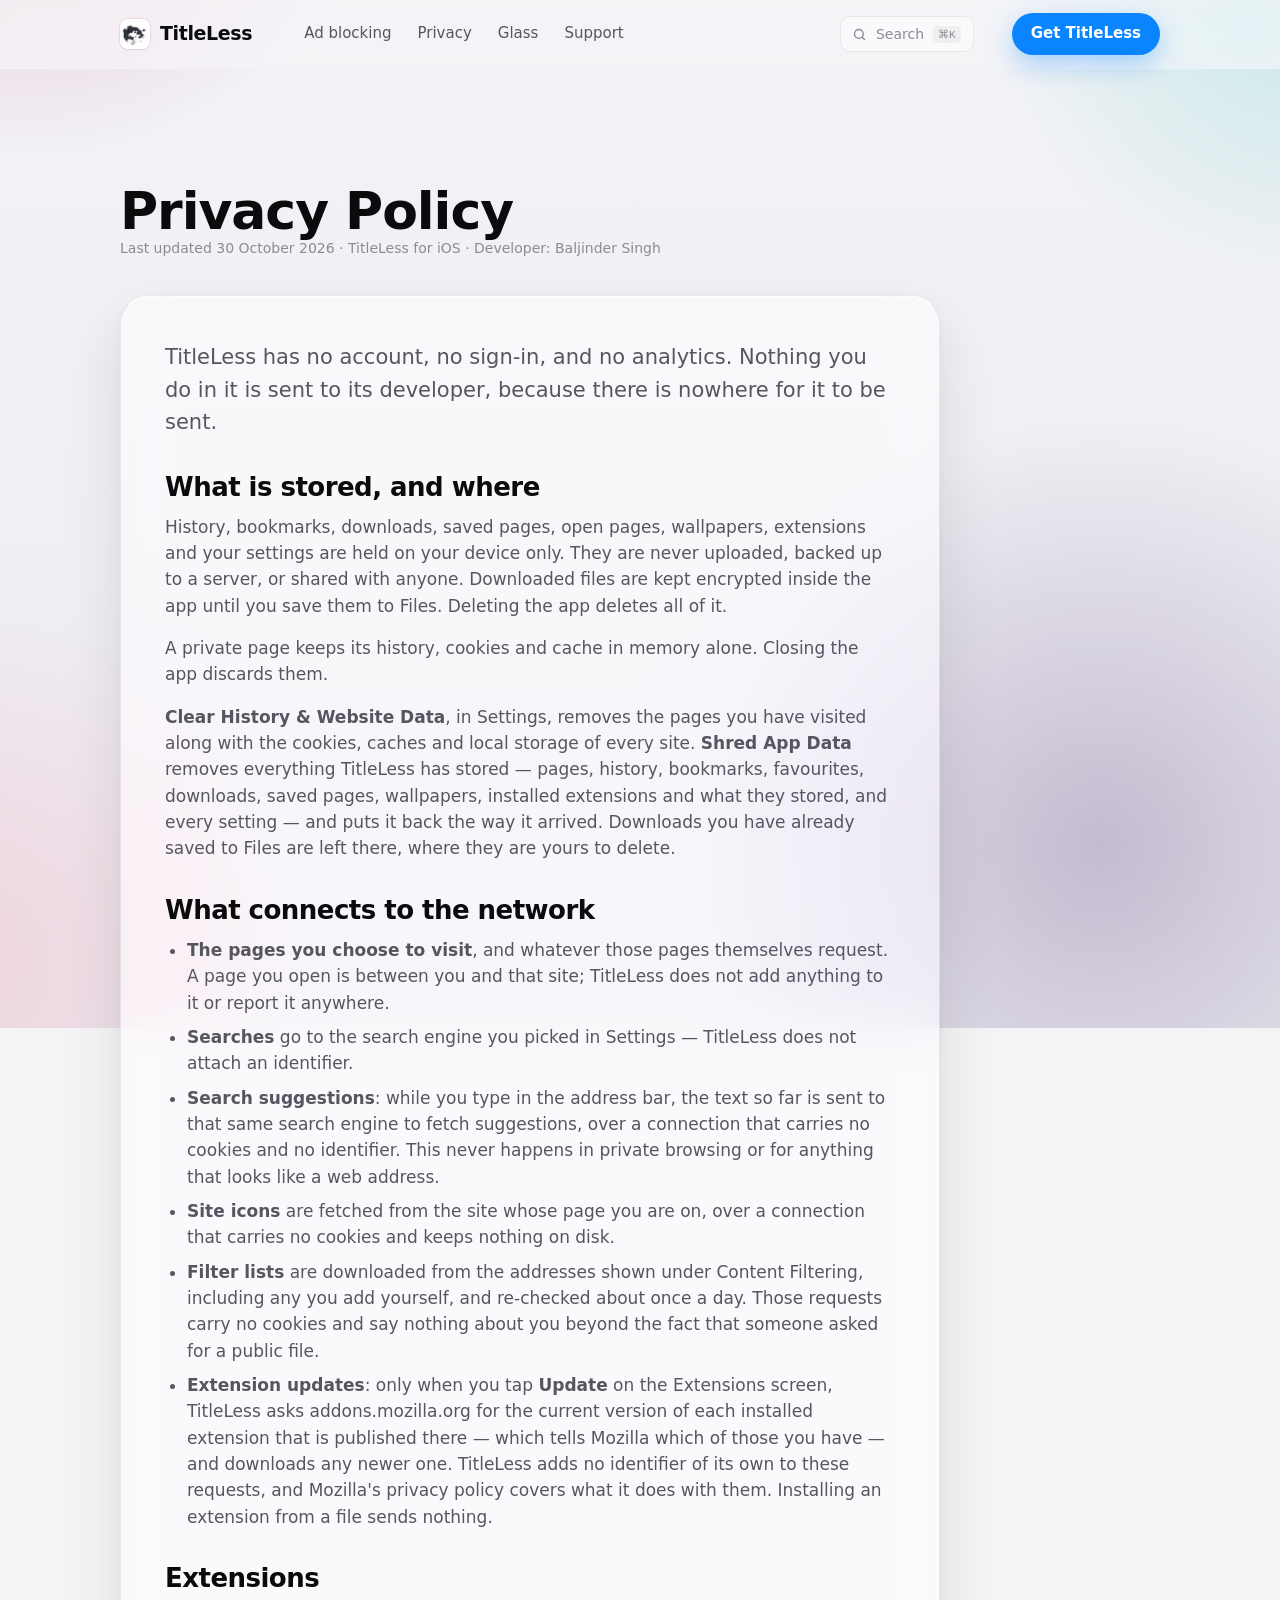
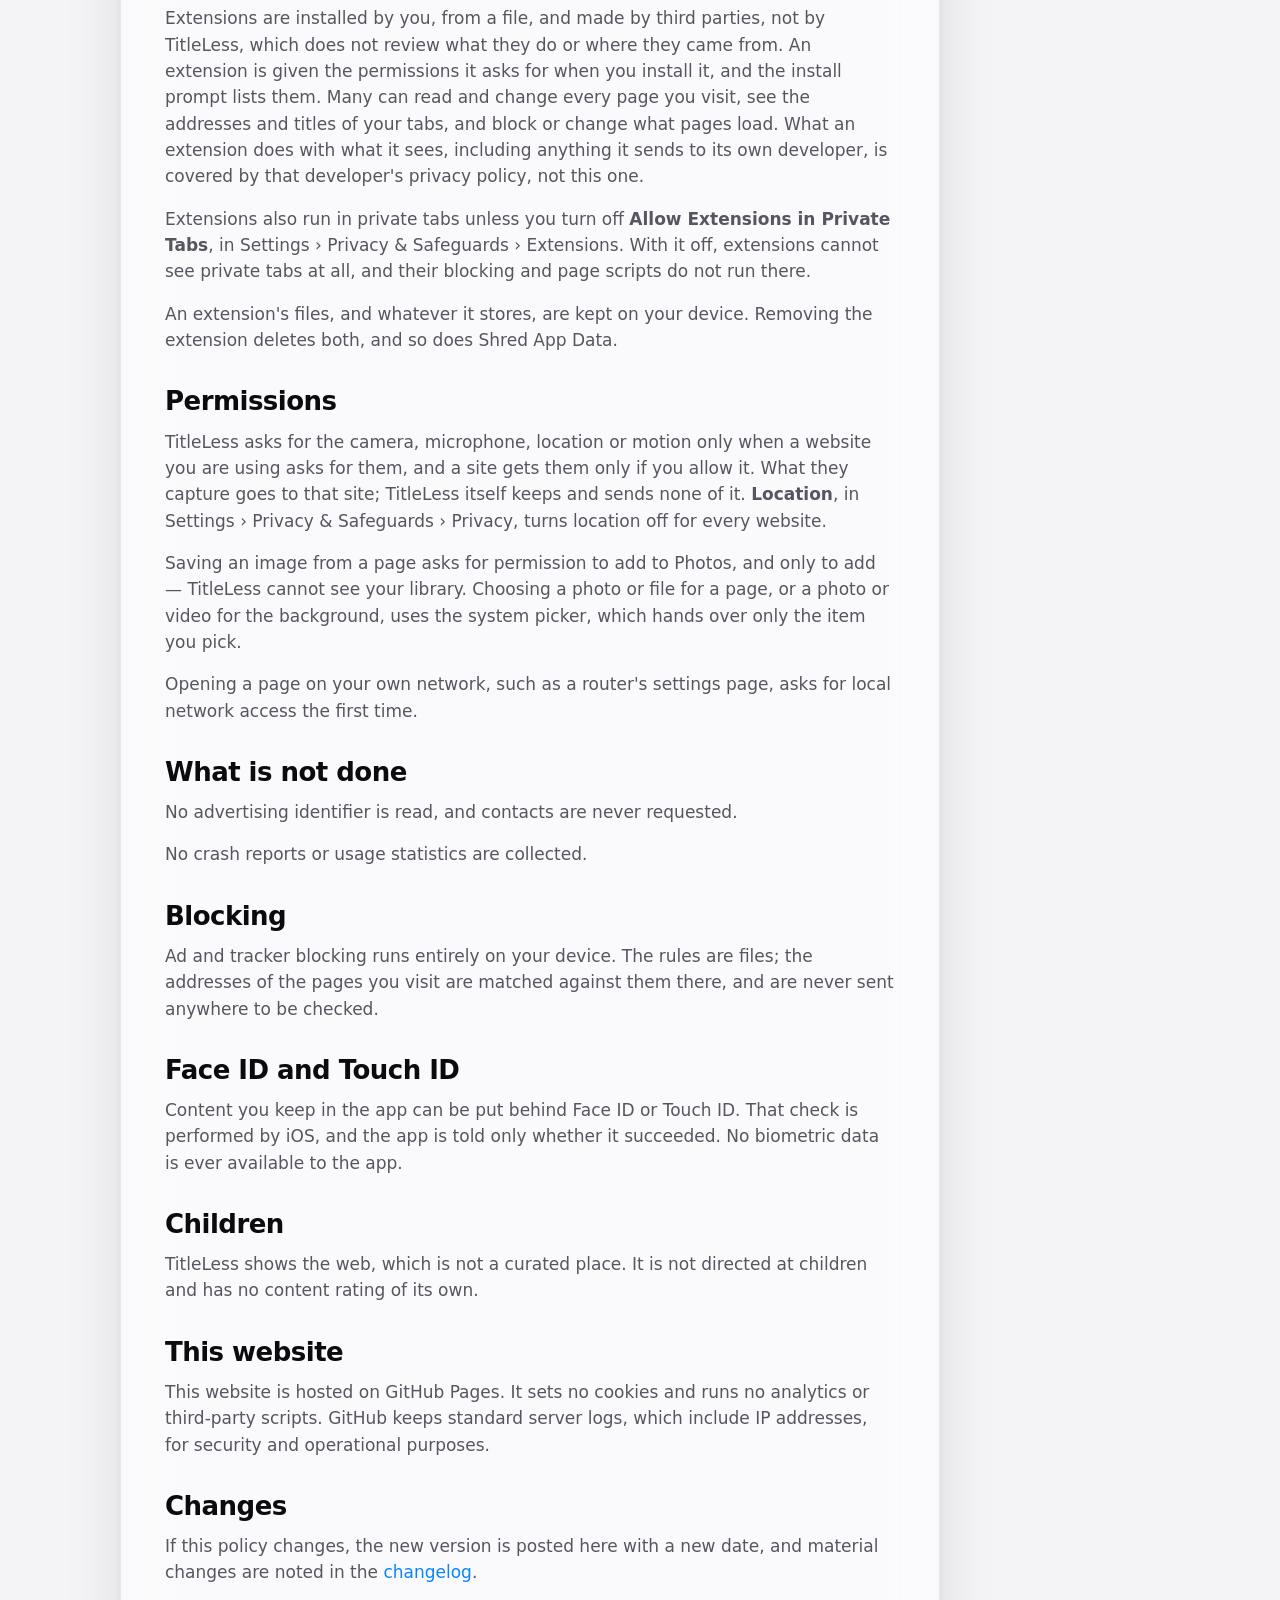
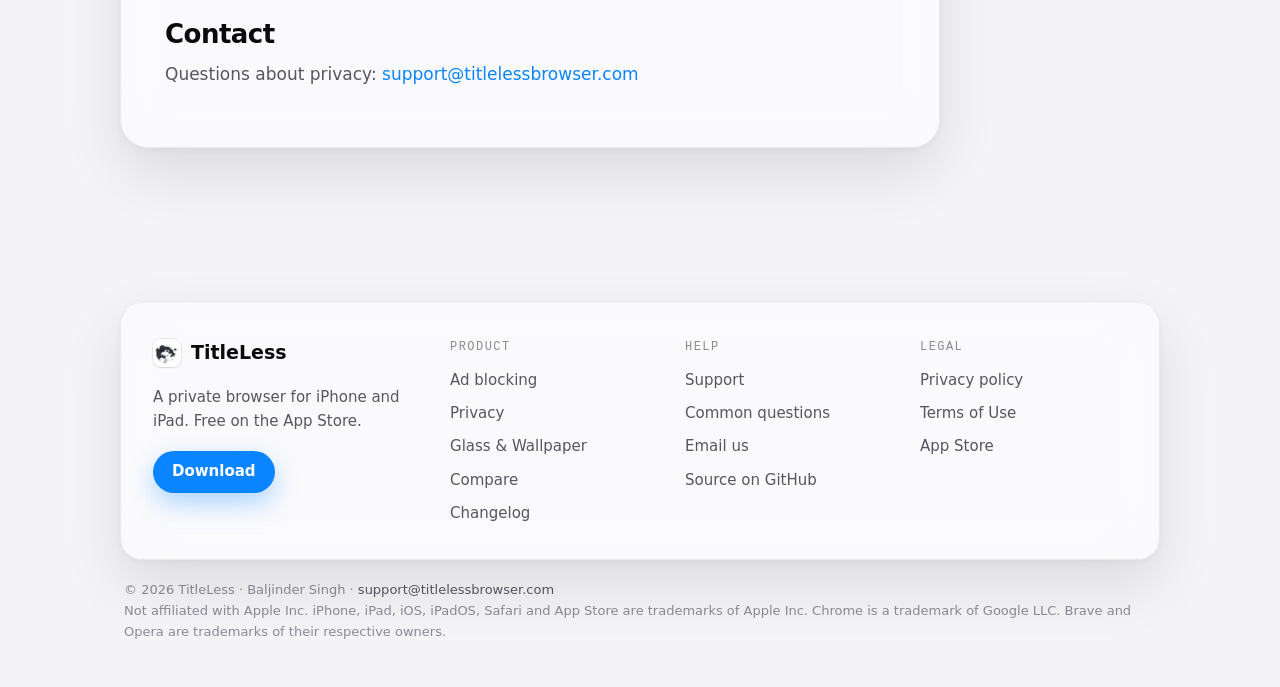
==== commit b32f3006: "Terms and privacy: extensions are installed from a file The app's Extensions screens now offer Insta" ====
--- a/privacy/index.html
+++ b/privacy/index.html
@@ -76,17 +76,16 @@
       <li><b>Filter lists</b> are downloaded from the addresses shown under Content Filtering,
       including any you add yourself, and re-checked about once a day. Those requests carry no
       cookies and say nothing about you beyond the fact that someone asked for a public file.</li>
-      <li><b>Extensions</b> come from addons.mozilla.org, and installing one downloads it from
-      there. The Extensions screen fetches the icons of the extensions it suggests from the same
-      site, once, and keeps them on your device. Tapping <b>Update</b> asks the site for the
-      current version of each extension you have installed — which tells Mozilla which ones you
-      have — and downloads any newer one. TitleLess adds no identifier of its own to these
-      requests, and Mozilla's privacy policy covers what it does with them.</li>
+      <li><b>Extension updates</b>: only when you tap <b>Update</b> on the Extensions screen,
+      TitleLess asks addons.mozilla.org for the current version of each installed extension that
+      is published there — which tells Mozilla which of those you have — and downloads any newer
+      one. TitleLess adds no identifier of its own to these requests, and Mozilla's privacy policy
+      covers what it does with them. Installing an extension from a file sends nothing.</li>
     </ul>
 
     <h2>Extensions</h2>
-    <p>Extensions are installed by you and made by third parties, not by TitleLess, which does
-    not review what they do. An extension is given the permissions it asks for when you install
+    <p>Extensions are installed by you, from a file, and made by third parties, not by
+    TitleLess, which does not review what they do or where they came from. An extension is given the permissions it asks for when you install
     it, and the install prompt lists them. Many can read and change every page you visit, see the
     addresses and titles of your tabs, and block or change what pages load. What an extension
     does with what it sees, including anything it sends to its own developer, is covered by that
